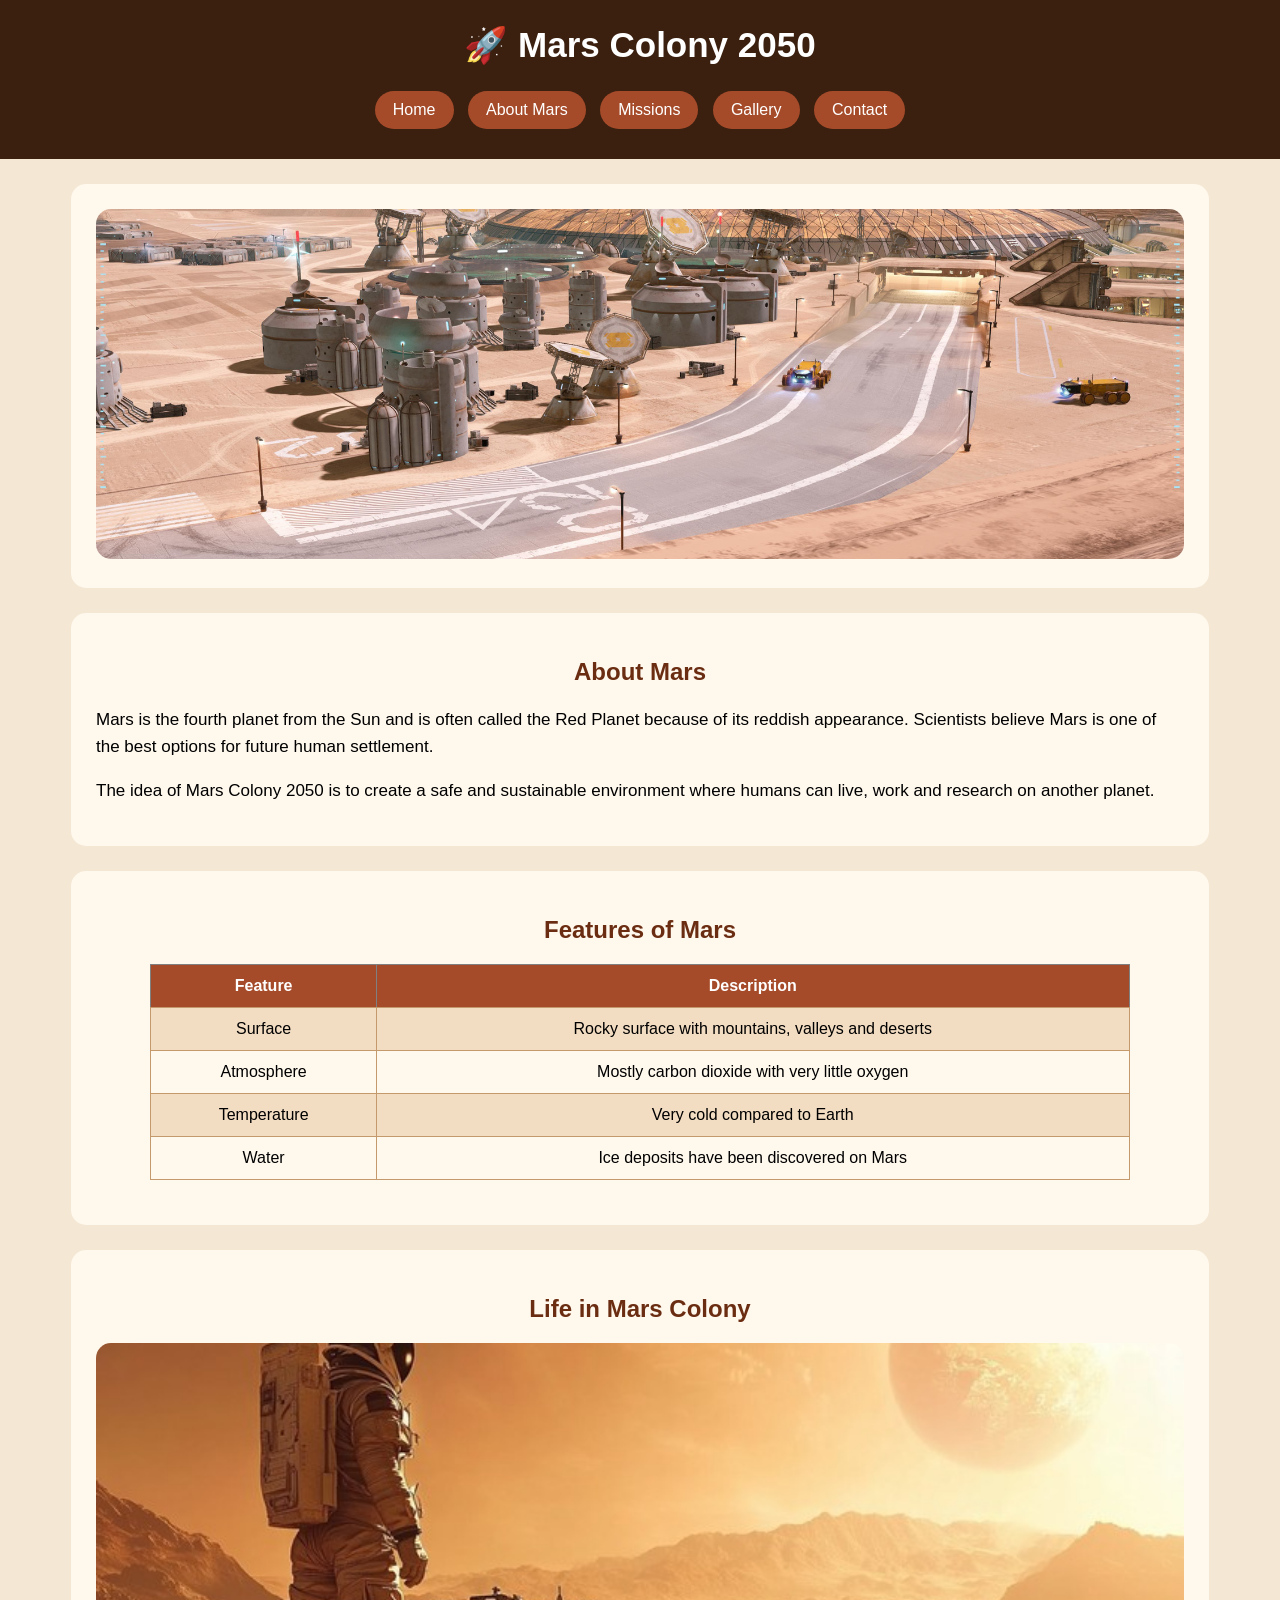
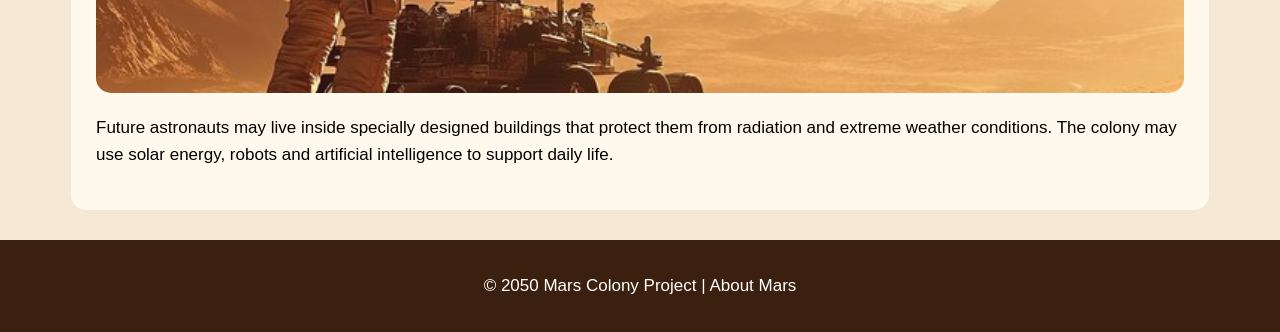
==== about.html @ 06aef8df "Inital project setup" ====
<!doctype html>
<html lang="en">
  <head>
    <meta charset="UTF-8" />
    <meta name="viewport" content="width=device-width, initial-scale=1.0" />

    <title>About Mars | Mars Colony 2050</title>

    <link rel="stylesheet" href="css/style.css" />
  </head>

  <body>
    <header>
      <h1>🚀 Mars Colony 2050</h1>

      <nav>
        <a href="index.html">Home</a>
        <a href="about.html">About Mars</a>
        <a href="missions.html">Missions</a>
        <a href="gallery.html">Gallery</a>
        <a href="contact.html">Contact</a>
      </nav>
    </header>

    <section>
      <img
        src="images/marsbase.jpg"
        alt="Mars Base"
        width="100%"
        height="350"
      />
    </section>

    <section>
      <h2>About Mars</h2>

      <p>
        Mars is the fourth planet from the Sun and is often called the Red
        Planet because of its reddish appearance. Scientists believe Mars is one
        of the best options for future human settlement.
      </p>

      <p>
        The idea of Mars Colony 2050 is to create a safe and sustainable
        environment where humans can live, work and research on another planet.
      </p>
    </section>

    <section>
      <h2>Features of Mars</h2>

      <table border="1">
        <tr>
          <th>Feature</th>

          <th>Description</th>
        </tr>

        <tr>
          <td>Surface</td>

          <td>Rocky surface with mountains, valleys and deserts</td>
        </tr>

        <tr>
          <td>Atmosphere</td>

          <td>Mostly carbon dioxide with very little oxygen</td>
        </tr>

        <tr>
          <td>Temperature</td>

          <td>Very cold compared to Earth</td>
        </tr>

        <tr>
          <td>Water</td>

          <td>Ice deposits have been discovered on Mars</td>
        </tr>
      </table>
    </section>

    <section>
      <h2>Life in Mars Colony</h2>

      <img src="images/astronaut.jpg" alt="Astronaut on Mars" width="350" />

      <p>
        Future astronauts may live inside specially designed buildings that
        protect them from radiation and extreme weather conditions. The colony
        may use solar energy, robots and artificial intelligence to support
        daily life.
      </p>
    </section>

    <footer>
      <p>© 2050 Mars Colony Project | About Mars</p>
    </footer>

    <script src="js/script.js"></script>
  </body>
</html>
---- css/style.css ----
body {
  font-family: Arial, Helvetica, sans-serif;
  background-color: #f4e7d3;
  margin: 0;
  padding: 0;
}

header {
  background-color: #3b1f0f;
  color: white;
  text-align: center;
  padding: 25px;
}

header h1 {
  margin: 0;
  font-size: 35px;
}

nav {
  margin-top: 20px;
}

nav a {
  text-decoration: none;
  color: white;
  background-color: #a64b2a;
  padding: 10px 18px;
  margin: 5px;
  border-radius: 20px;
  display: inline-block;
}

nav a:visited {
  color: #ffe0b2;
}

nav a:hover {
  color: yellow;
  background-color: #d2691e;
}

nav a:active {
  color: red;
}

section {
  background-color: #fff8ed;
  width: 85%;
  margin: 25px auto;
  padding: 25px;
  border-radius: 15px;
}

h2 {
  text-align: center;
  color: #6b2d12;
}

h3 {
  color: #a64b2a;
}

p {
  font-size: 17px;
  line-height: 1.6;
}

section img {
  width: 100%;
  max-height: 350px;
  object-fit: cover;
  border-radius: 15px;
}

table {
  width: 90%;
  margin: 20px auto;
  border-collapse: collapse;
}

table th {
  background-color: #a64b2a;
  color: white;
  padding: 12px;
}

table td {
  padding: 12px;
  text-align: center;
  border: 1px solid #c49a6c;
}

table tr:nth-child(even) {
  background-color: #f2dcc2;
}

section div {
  display: inline-block;
  width: 40%;
  margin: 20px;
  vertical-align: top;
}

section div img {
  width: 100%;
  height: 230px;
  object-fit: cover;
}

.gallery {
  display: flex;
  flex-wrap: wrap;
  justify-content: center;
}
.gallery img {
  width: 180px;
  height: 120px;
  object-fit: cover;
  border-radius: 8px;
  border: 2px solid #ddd;
  transition:
    transform 0.3s,
    box-shadow 0.3s;
}

.gallery img:hover {
  transform: scale(1.08);
  box-shadow: 0 0 10px #ff9800;
}

.image-box {
  background-color: white;
  width: 280px;
  margin: 15px;
  padding: 15px;
  text-align: center;
  border-radius: 15px;
  box-shadow: 0px 4px 10px gray;
}

.image-box img {
  width: 100%;
  height: 180px;
  object-fit: cover;
}

input,
select,
textarea {
  width: 90%;
  padding: 10px;
  border: 1px solid #a64b2a;
  border-radius: 5px;
}

button {
  background-color: #a64b2a;
  color: white;
  padding: 12px 25px;
  border: none;
  border-radius: 20px;
  cursor: pointer;
}

button:hover {
  background-color: #d2691e;
}

#date {
  text-align: center;
  color: #6b2d12;
  font-weight: bold;
}

footer {
  background-color: #3b1f0f;
  color: white;
  text-align: center;
  padding: 15px;
  margin-top: 30px;
}

@media screen and (max-width: 700px) {
  section {
    width: 90%;
  }

  section div {
    width: 90%;
  }

  nav a {
    display: block;
  }
}
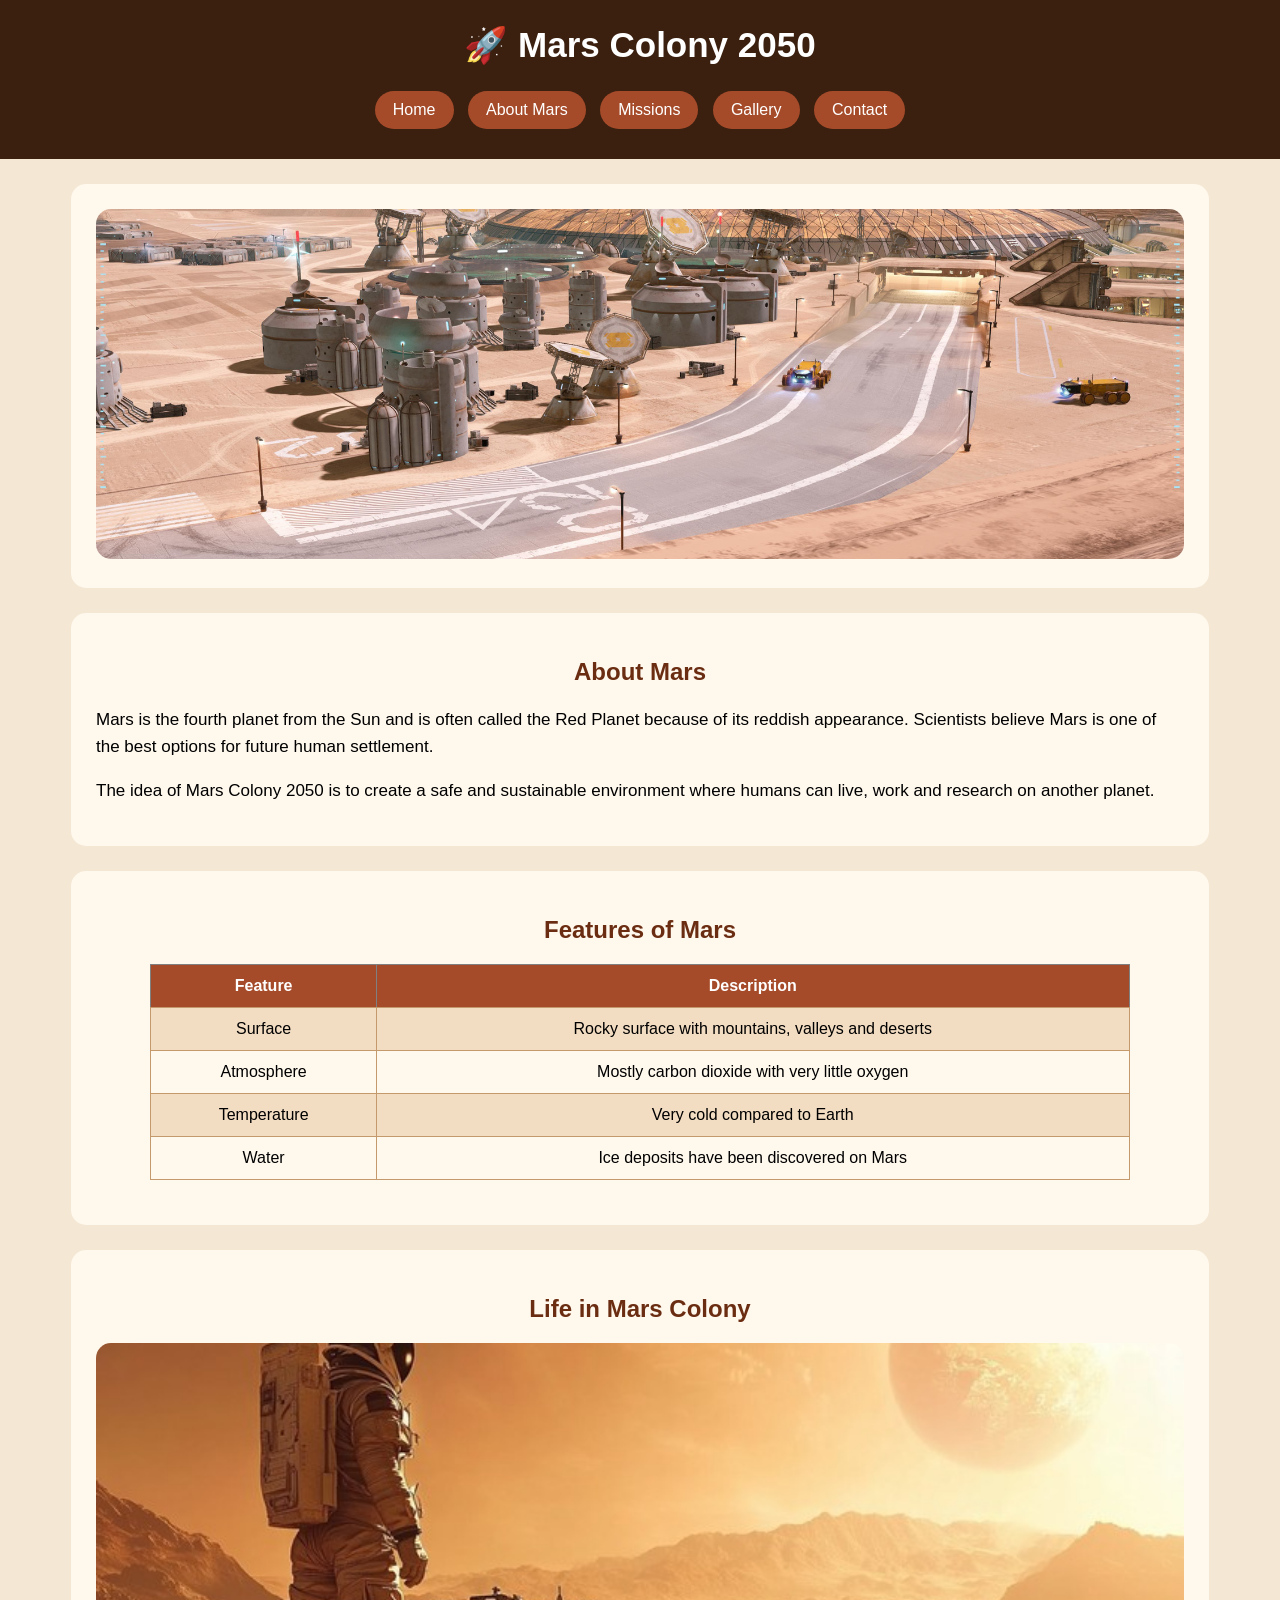
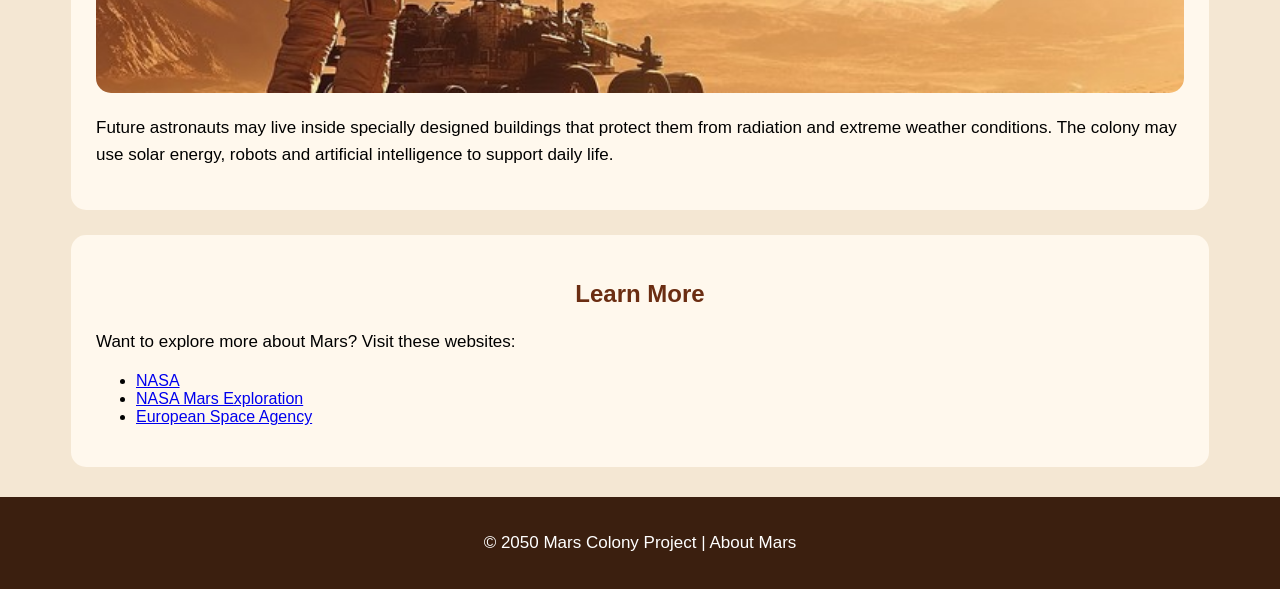
==== commit 41bed642: "initial project setup" ====
--- a/about.html
+++ b/about.html
@@ -94,6 +94,26 @@
         daily life.
       </p>
     </section>
+    <section>
+      <h2>Learn More</h2>
+
+      <p>Want to explore more about Mars? Visit these websites:</p>
+
+      <ul>
+        <li>
+          <a href="https://www.nasa.gov" target="_blank">NASA</a>
+        </li>
+        <li>
+          <a
+            href="https://science.nasa.gov/mars/" target="_blank">NASA Mars Exploration
+        </a>
+        </li>
+        <li>
+          <a href="https://www.esa.int" target="_blank">European Space Agency
+        </a>
+        </li>
+      </ul>
+    </section>
 
     <footer>
       <p>© 2050 Mars Colony Project | About Mars</p>
